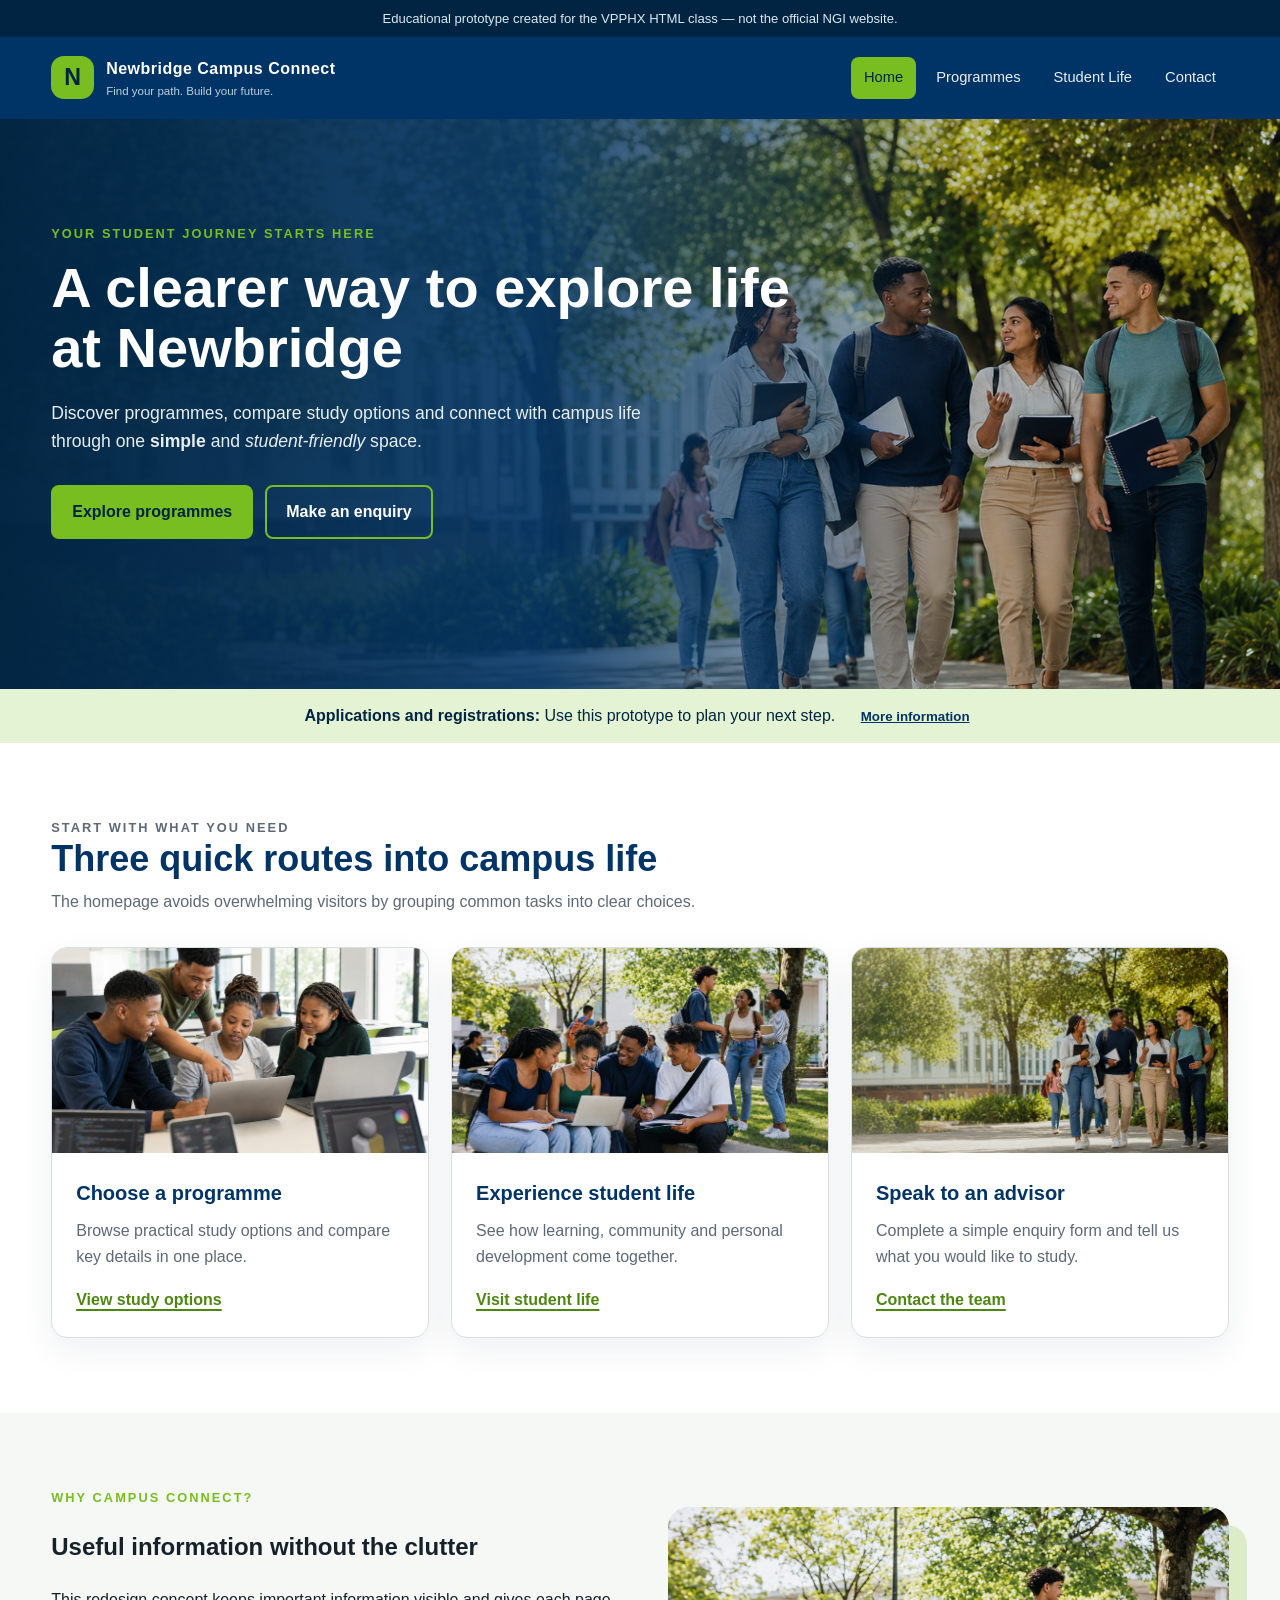
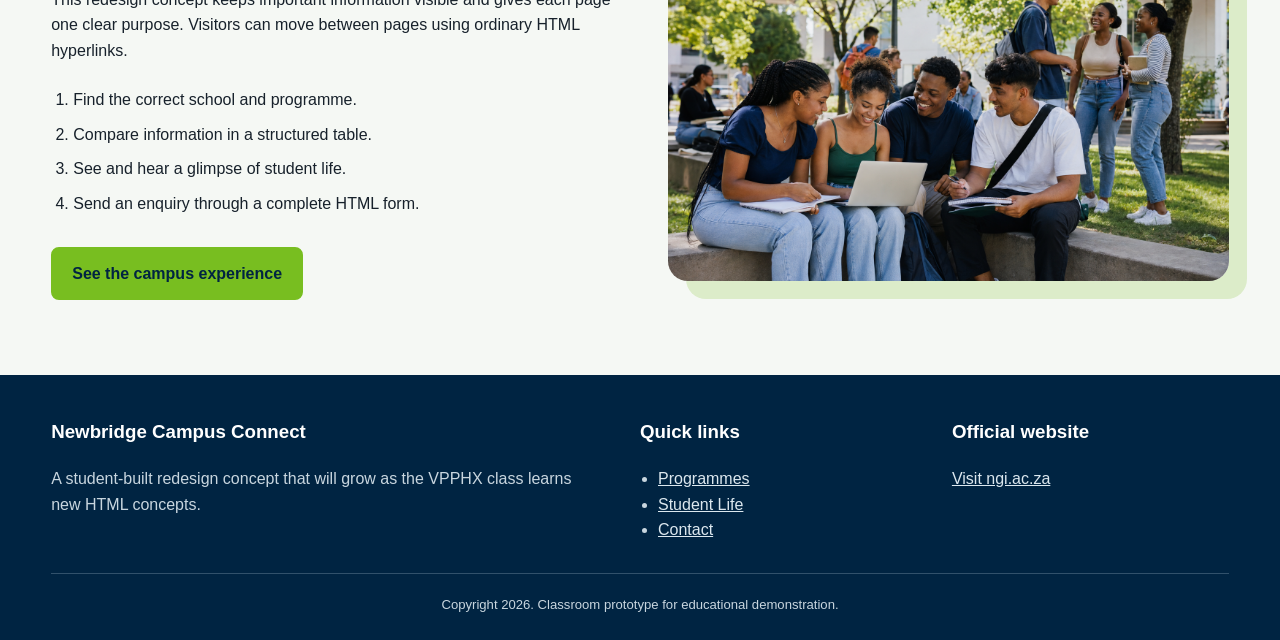
==== index.html @ 24d99efb "Add files via upload Uploaded Campus Connect website" ====
<!DOCTYPE html>
<!-- 04 AUGUST – GLOBAL ATTRIBUTE: lang identifies the document language. -->
<html lang="en">
<head>
  <meta charset="UTF-8">
  <meta name="viewport" content="width=device-width, initial-scale=1.0">
  <meta name="description" content="Newbridge Campus Connect educational website prototype.">
  <title>Newbridge Campus Connect | Home</title>
  <!-- The shared external stylesheet keeps the four website pages visually consistent. -->
  <link rel="stylesheet" href="styles.css">

  <script src="script.js" defer></script>
</head>
<body>
  <!-- This notice makes it clear that the project is not the official NGI website. -->
  <p class="prototype-note">Educational prototype created for the VPPHX HTML class — not the official NGI website.</p>

  <!-- 04 AUGUST – DIV: A div groups the website heading and navigation as one block. -->
  <div class="site-top">
    <div class="page-width top-row">
      <!-- 04 AUGUST – class is reusable; title supplies supplementary information. -->
      <a class="brand" href="index.html" title="Return to the home page">
        <!-- 04 AUGUST – SPAN: spans group small pieces of content within a line. -->
        <span class="brand-mark">N</span>
        <!-- translate="no" is a global attribute that protects the brand name. -->
        <span translate="no">
          <span class="brand-name">Newbridge Campus Connect</span>
          <span class="brand-subtitle">Find your path. Build your future.</span>
        </span>
      </a>

      <!-- An unordered list organises the navigation links. -->
      <ul class="site-links">
        <li><a class="active" href="index.html">Home</a></li>
        <li><a href="programmes.html">Programmes</a></li>
        <li><a href="student-life.html">Student Life</a></li>
        <li><a href="contact.html">Contact</a></li>
      </ul>
    </div>
  </div>

  <!-- The hero combines a background image, headings, text formatting and hyperlinks. -->
  <div class="hero">
    <div class="hero-content">
      <p class="eyebrow">Your student journey starts here</p>
      <h1>A clearer way to explore life at Newbridge</h1>
      <p class="hero-text">
        Discover programmes, compare study options and connect with campus life through one
        <strong>simple</strong> and <em>student-friendly</em> space.
      </p>
      <div class="hero-actions">
        <a class="button-link" href="programmes.html">Explore programmes</a>
        <a class="button-link secondary" href="contact.html">Make an enquiry</a>
      </div>
    </div>
  </div>

  <!--
    04 AUGUST – EVENT AND GLOBAL ATTRIBUTES:
    onclick triggers behaviour; hidden keeps the extra paragraph out of view
    until the toggleAnnouncement() function changes its hidden value.
  -->
  <div class="announcement">
    <strong>Applications and registrations:</strong> Use this prototype to plan your next step.
    <button type="button" onclick="toggleAnnouncement()">More information</button>
    <p id="extra-announcement" hidden>
      This classroom project does not submit a real application. Visit the official NGI website for current admissions information.
    </p>
  </div>

  <div class="content-block white">
    <div class="page-width">
      <div class="section-heading">
        <p class="eyebrow">Start with what you need</p>
        <h2>Three quick routes into campus life</h2>
        <p>The homepage avoids overwhelming visitors by grouping common tasks into clear choices.</p>
      </div>

      <div class="card-grid">
        <div class="info-card">
          <img class="card-image" src="images/programmes-lab.png" alt="Students collaborating in a computer laboratory">
          <div class="card-body">
            <h3>Choose a programme</h3>
            <p>Browse practical study options and compare key details in one place.</p>
            <a class="text-link" href="programmes.html">View study options</a>
          </div>
        </div>

        <div class="info-card">
          <img class="card-image" src="images/student-life.png" alt="Students studying and socialising outdoors">
          <div class="card-body">
            <h3>Experience student life</h3>
            <p>See how learning, community and personal development come together.</p>
            <a class="text-link" href="student-life.html">Visit student life</a>
          </div>
        </div>

        <div class="info-card">
          <img class="card-image" src="images/contact-advisors.png" alt="Student advisors having a friendly conversation">
          <div class="card-body">
            <h3>Speak to an advisor</h3>
            <p>Complete a simple enquiry form and tell us what you would like to study.</p>
            <a class="text-link" href="contact.html">Contact the team</a>
          </div>
        </div>
      </div>
    </div>
  </div>

  <div class="content-block">
    <div class="page-width feature-layout">
      <div>
        <p class="eyebrow">Why Campus Connect?</p>
        <h2>Useful information without the clutter</h2>
        <p>
          This redesign concept keeps important information visible and gives each page one clear purpose.
          Visitors can move between pages using ordinary HTML hyperlinks.
        </p>
        <ol class="check-list">
          <li>Find the correct school and programme.</li>
          <li>Compare information in a structured table.</li>
          <li>See and hear a glimpse of student life.</li>
          <li>Send an enquiry through a complete HTML form.</li>
        </ol>
        <a class="button-link" href="student-life.html">See the campus experience</a>
      </div>
      <a href="student-life.html" title="Open the Student Life page">
        <img class="feature-image" src="images/student-life.png" alt="A diverse student community on campus">
      </a>
    </div>
  </div>

  <div class="footer">
    <div class="page-width">
      <div class="footer-grid">
        <div>
          <h3 translate="no">Newbridge Campus Connect</h3>
          <p>A student-built redesign concept that will grow as the VPPHX class learns new HTML concepts.</p>
        </div>
        <div>
          <h3>Quick links</h3>
          <ul>
            <li><a href="programmes.html">Programmes</a></li>
            <li><a href="student-life.html">Student Life</a></li>
            <li><a href="contact.html">Contact</a></li>
          </ul>
        </div>
        <div>
          <h3>Official website</h3>
          <p><a href="https://www.ngi.ac.za/" target="_blank" rel="noopener">Visit ngi.ac.za</a></p>
        </div>
      </div>
      <p class="copyright">Copyright 2026. Classroom prototype for educational demonstration.</p>
    </div>
  </div>

  
</body>
</html>
---- styles.css ----
/* NEWBRIDGE CAMPUS CONNECT
   This stylesheet demonstrates the styling and layout concepts covered by 4 August.

   CSS RULE PATTERN:
   selector { property: value; }

   Example from the body rule below:
   - body is the selector.
   - color is a property.
   - #17212b is its value.
   - the colon separates the property and value.
   - the semicolon ends the declaration.
*/

/* The universal selector applies this box model to every element. */
* {
  box-sizing: border-box;
}

html {
  scroll-behavior: smooth;
}

body {
  margin: 0;
  color: #17212b; /* hexadecimal text colour */
  background-color: #f5f8f4; /* hexadecimal background colour */
  font-family: Arial, Helvetica, sans-serif; /* fallback font list */
  line-height: 1.6;
}

img,
video {
  display: block;
  max-width: 100%;
}

a {
  color: inherit;
}

.page-width {
  width: 92%;
  max-width: 1180px;
  margin: 0 auto;
}

/* 04 AUGUST – CLASS SELECTOR: the full stop targets class="prototype-note". */
.prototype-note {
  margin: 0;
  padding: 8px 5%;
  color: #dce9f1;
  background-color: #002442;
  font-size: 0.82rem;
  text-align: center;
}

/* Internal and external rules can both use named, hex and RGB colour values. */
.site-top {
  color: #ffffff;
  background-color: #003366;
}

.top-row {
  display: flex;
  align-items: center;
  justify-content: space-between;
  gap: 25px;
  min-height: 82px;
}

.brand {
  display: inline-flex;
  align-items: center;
  gap: 12px;
  color: #ffffff;
  text-decoration: none;
}

.brand-mark {
  display: inline-grid;
  place-items: center;
  width: 43px;
  height: 43px;
  border-radius: 13px;
  color: #002442;
  background-color: #78be20;
  font-size: 1.45rem;
  font-weight: bold;
}

.brand-name {
  display: block;
  font-size: 1rem;
  font-weight: bold;
  letter-spacing: 0.03em;
}

.brand-subtitle {
  display: block;
  color: #bcd0dd;
  font-size: 0.72rem;
}

.site-links {
  display: flex;
  flex-wrap: wrap;
  align-items: center;
  gap: 7px;
  margin: 0;
  padding: 0;
  list-style: none;
}

.site-links a {
  display: block;
  padding: 9px 13px;
  border-radius: 8px;
  color: #e9f0f4;
  font-size: 0.92rem;
  text-decoration: none;
}

.site-links a:hover,
.site-links .active {
  color: #002442;
  background-color: #78be20;
}

.button-link {
  display: inline-block;
  padding: 12px 19px;
  border: 2px solid #78be20;
  border-radius: 8px;
  color: #002442;
  background-color: #78be20;
  font-weight: bold;
  text-decoration: none;
}

.button-link:hover {
  border-color: #95d74b;
  background-color: #95d74b;
}

.button-link.secondary {
  color: #ffffff;
  background-color: transparent;
}

.hero {
  min-height: 570px;
  color: #ffffff;
  background-color: #002442;
  background-image: linear-gradient(90deg, rgba(0, 36, 66, 0.98) 0%, rgba(0, 51, 102, 0.87) 42%, rgba(0, 36, 66, 0.12) 76%), url("images/hero-campus.png");
  background-position: center;
  background-size: cover;
}

.hero-content {
  width: 92%;
  max-width: 1180px;
  margin: 0 auto;
  padding: 105px 0 90px;
}

.eyebrow {
  margin: 0 0 14px;
  color: #78be20;
  font-size: 0.8rem;
  font-weight: bold;
  letter-spacing: 0.16em;
  text-transform: uppercase;
}

.hero h1,
.page-banner h1 {
  margin: 0;
  max-width: 760px;
  font-size: 3.5rem;
  line-height: 1.06;
}

.hero-text {
  max-width: 590px;
  margin: 22px 0 30px;
  color: #e6eef2;
  font-size: 1.1rem;
}

.hero-actions {
  display: flex;
  flex-wrap: wrap;
  gap: 12px;
}

.announcement {
  padding: 14px 5%;
  color: #002442;
  background-color: #e4f3d3;
  text-align: center;
}

.announcement button {
  margin-left: 15px;
  border: 0;
  color: #003366;
  background: transparent;
  font-weight: bold;
  text-decoration: underline;
  cursor: pointer;
}

.content-block {
  padding: 75px 0;
}

.content-block.white {
  background-color: #ffffff;
}

.section-heading {
  max-width: 720px;
  margin-bottom: 32px;
}

.section-heading h2 {
  margin: 0 0 10px;
  color: #003366;
  font-size: 2.25rem;
  line-height: 1.15;
}

.section-heading p {
  margin: 0;
  color: #5d6975;
}

.card-grid {
  display: grid;
  grid-template-columns: repeat(3, 1fr);
  gap: 22px;
}

.info-card,
.workshop-card {
  overflow: hidden;
  border: 1px solid #d8e1dd;
  border-radius: 16px;
  background-color: #ffffff;
  box-shadow: 0 12px 35px rgba(0, 36, 66, 0.07);
}

.card-image {
  width: 100%;
  height: 205px;
  object-fit: cover;
}

.card-body {
  padding: 24px;
}

.card-body h3 {
  margin: 0 0 9px;
  color: #003366;
  font-size: 1.25rem;
}

.card-body p {
  margin: 0 0 18px;
  color: #5d6975;
}

.text-link {
  color: #4e8513;
  font-weight: bold;
  text-decoration-thickness: 2px;
  text-underline-offset: 4px;
}

.feature-layout,
.media-layout,
.contact-layout {
  display: grid;
  grid-template-columns: 1fr 1fr;
  align-items: center;
  gap: 55px;
}

.feature-image {
  border-radius: 20px;
  box-shadow: 18px 18px 0 #dcecc9;
}

.check-list {
  margin: 24px 0 30px;
  padding-left: 22px;
}

.check-list li {
  margin-bottom: 9px;
}

.page-banner {
  padding: 72px 0;
  color: #ffffff;
  background: linear-gradient(120deg, #002442, #003366);
}

.page-banner p {
  max-width: 720px;
  margin: 17px 0 0;
  color: #dce8ef;
}

.filter-row {
  display: flex;
  flex-wrap: wrap;
  gap: 10px;
  margin-bottom: 28px;
}

.filter-row button,
.form-button,
.plain-button {
  padding: 10px 16px;
  border: 2px solid #003366;
  border-radius: 8px;
  color: #003366;
  background-color: #ffffff;
  font-weight: bold;
  cursor: pointer;
}

.filter-row button:hover,
.filter-row button.selected,
.form-button:hover,
.plain-button:hover {
  color: #ffffff;
  background-color: #003366;
}

.programme-grid {
  display: grid;
  grid-template-columns: repeat(3, 1fr);
  gap: 20px;
}

.workshop-card {
  padding: 25px;
  border-top: 5px solid #78be20;
  transition: transform 0.2s, box-shadow 0.2s;
}

.workshop-card.hovered {
  transform: translateY(-7px);
  box-shadow: 0 18px 42px rgba(0, 51, 102, 0.16);
}

.programme-code {
  display: inline-block;
  margin-bottom: 15px;
  padding: 5px 9px;
  border-radius: 5px;
  color: #003366;
  background-color: #eaf3df;
  font-size: 0.75rem;
  font-weight: bold;
}

.workshop-card h3 {
  margin: 0 0 10px;
  color: #003366;
}

.workshop-card p {
  margin: 0;
  color: #5d6975;
}

.table-wrap {
  overflow-x: auto;
  border: 1px solid #d8e1dd;
  border-radius: 14px;
  background-color: #ffffff;
}

table {
  width: 100%;
  border-collapse: collapse;
}

caption {
  padding: 20px;
  color: #003366;
  font-size: 1.1rem;
  font-weight: bold;
  text-align: left;
}

th,
td {
  padding: 15px 18px;
  border-top: 1px solid #d8e1dd;
  text-align: left;
}

th {
  color: #ffffff;
  background-color: #003366;
}

tr:nth-child(even) td {
  background-color: #f3f7f5;
}

.media-box {
  padding: 24px;
  border-radius: 18px;
  background-color: #ffffff;
  box-shadow: 0 12px 35px rgba(0, 36, 66, 0.08);
}

.media-box video,
.media-box audio {
  width: 100%;
  margin-top: 15px;
  border-radius: 10px;
}

.quote-box {
  padding: 30px;
  border-left: 6px solid #78be20;
  border-radius: 0 14px 14px 0;
  color: #ffffff;
  background-color: #003366;
}

.quote-box p {
  margin: 0 0 10px;
  font-size: 1.15rem;
}

.language-box {
  display: grid;
  grid-template-columns: 1fr 1fr;
  gap: 18px;
}

.language-box div {
  padding: 22px;
  border: 1px solid #d8e1dd;
  border-radius: 12px;
  background-color: #ffffff;
}

.contact-layout {
  align-items: start;
}

.contact-panel {
  padding: 30px;
  border-radius: 18px;
  color: #ffffff;
  background-color: #003366;
}

.contact-panel h2,
.contact-panel h3 {
  margin-top: 0;
}

.contact-panel a {
  color: #78be20;
}

.contact-list {
  padding-left: 20px;
}

.form-card {
  padding: 32px;
  border: 1px solid #d8e1dd;
  border-radius: 18px;
  background-color: #ffffff;
  box-shadow: 0 12px 35px rgba(0, 36, 66, 0.08);
}

.form-row {
  display: grid;
  grid-template-columns: 1fr 1fr;
  gap: 18px;
}

.field {
  margin-bottom: 18px;
}

.field label,
legend {
  display: block;
  margin-bottom: 6px;
  color: #003366;
  font-weight: bold;
}

.field input,
.field select,
.field textarea {
  width: 100%;
  padding: 12px;
  border: 1px solid #aebbb6;
  border-radius: 7px;
  color: #17212b;
  background-color: #ffffff;
  font: inherit;
}

.field textarea {
  min-height: 120px;
  resize: vertical;
}

fieldset {
  margin: 0 0 18px;
  padding: 16px;
  border: 1px solid #d8e1dd;
  border-radius: 9px;
}

.choice {
  display: inline-block;
  margin: 5px 18px 5px 0;
}

.form-button {
  color: #ffffff;
  background-color: #003366;
}

.form-message {
  margin-top: 18px;
  padding: 14px;
  border-radius: 8px;
  color: #234c00;
  background-color: #e4f3d3;
}

.footer {
  padding: 42px 0 25px;
  color: #c8d6df;
  background-color: #002442;
}

.footer-grid {
  display: grid;
  grid-template-columns: 2fr 1fr 1fr;
  gap: 35px;
}

.footer h3 {
  margin-top: 0;
  color: #ffffff;
}

.footer a {
  color: #dce8ef;
}

.footer ul {
  margin: 0;
  padding-left: 18px;
}

.copyright {
  margin: 30px 0 0;
  padding-top: 20px;
  border-top: 1px solid #31516b;
  font-size: 0.82rem;
  text-align: center;
}

/* The media query adjusts the layout for smaller screens. */
@media (max-width: 850px) {
  .top-row,
  .feature-layout,
  .media-layout,
  .contact-layout {
    grid-template-columns: 1fr;
  }

  .top-row {
    display: grid;
    padding: 18px 0;
  }

  .card-grid,
  .programme-grid {
    grid-template-columns: 1fr 1fr;
  }

  .hero h1,
  .page-banner h1 {
    font-size: 2.65rem;
  }

  .footer-grid {
    grid-template-columns: 1fr;
  }
}

@media (max-width: 560px) {
  .site-links {
    display: grid;
    grid-template-columns: 1fr 1fr;
    width: 100%;
  }

  .site-links a {
    text-align: center;
  }

  .hero {
    min-height: 620px;
    background-image: linear-gradient(rgba(0, 36, 66, 0.9), rgba(0, 51, 102, 0.88)), url("images/hero-campus.png");
  }

  .hero-content {
    padding-top: 75px;
  }

  .hero h1,
  .page-banner h1 {
    font-size: 2.25rem;
  }

  .card-grid,
  .programme-grid,
  .language-box,
  .form-row {
    grid-template-columns: 1fr;
  }

  .content-block {
    padding: 55px 0;
  }
}
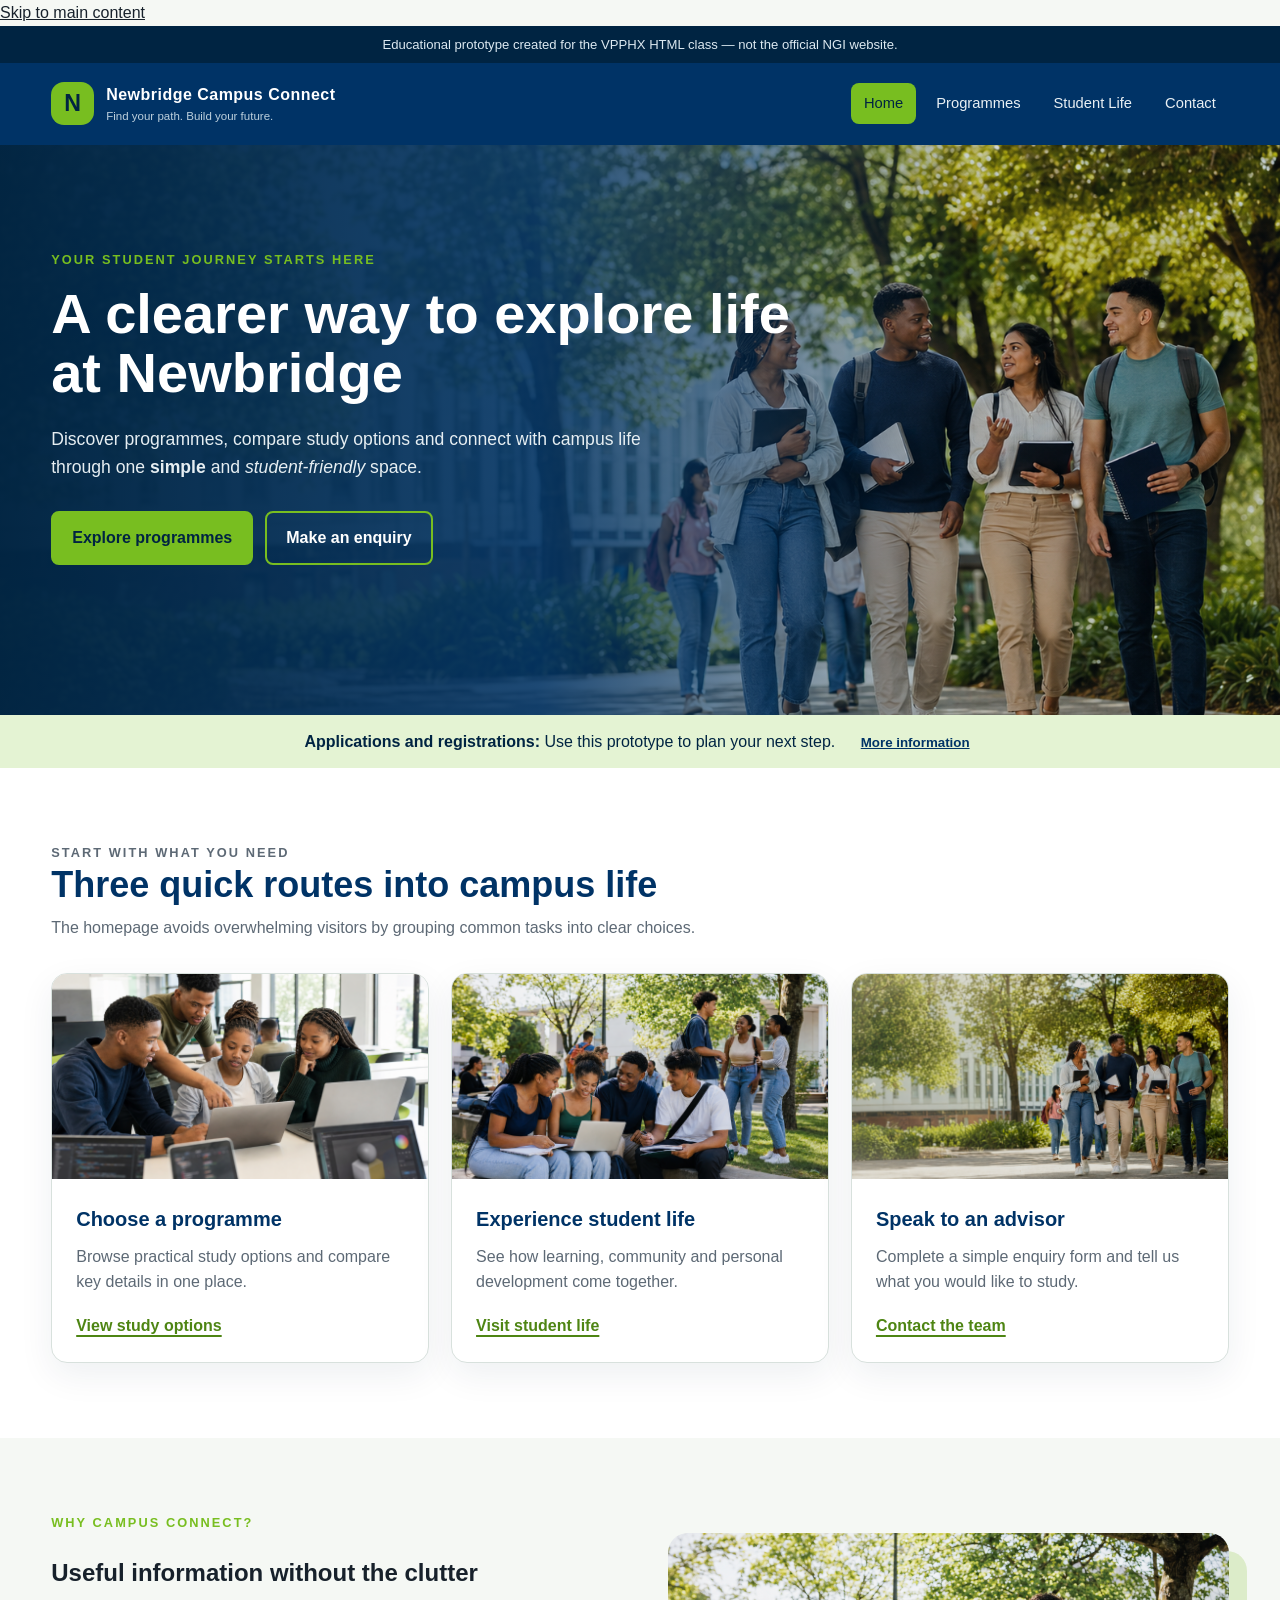
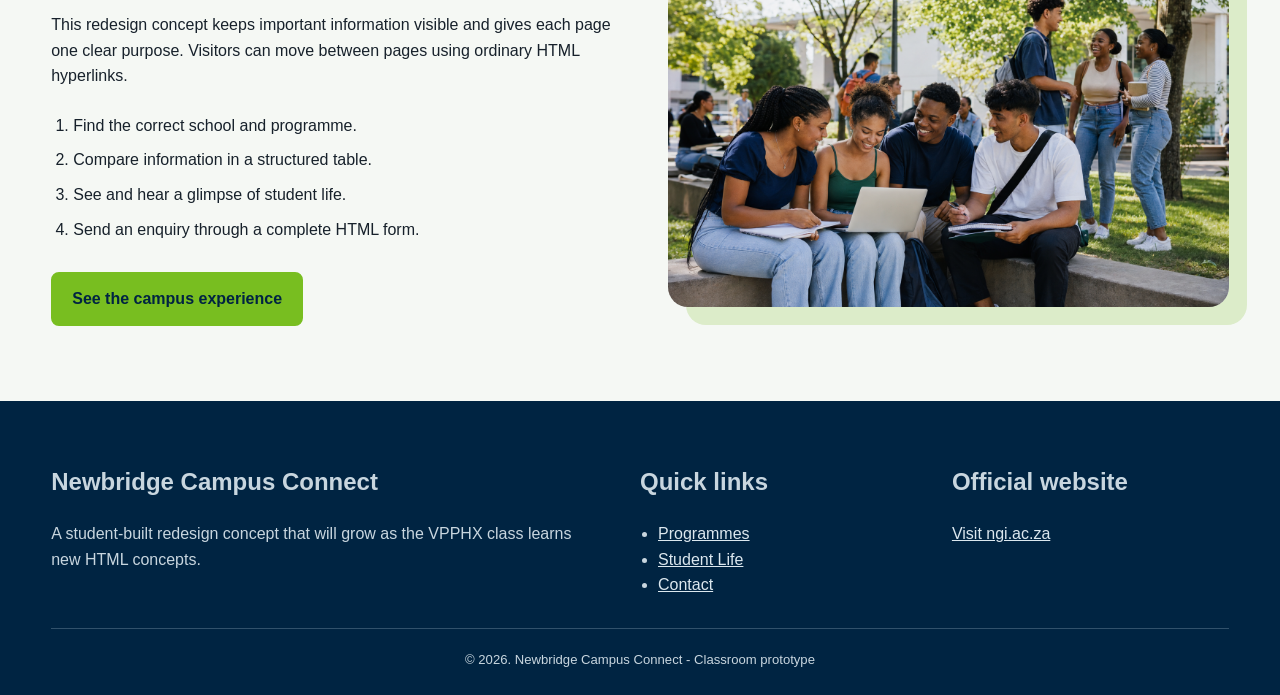
==== commit ef32e756: "Update index.html Amended a few things in index" ====
--- a/index.html
+++ b/index.html
@@ -10,13 +10,24 @@
   <link rel="stylesheet" href="styles.css">
 
   <script src="script.js" defer></script>
+
+  <link rel="icon" type="image/png" href="images/Newbridge-logo.png">
+
 </head>
+
 <body>
+  <!--
+    05 AUGUST – ACCESSIBILITY:
+    This is the first keyboard-focusable link. It lets keyboard users bypass
+    the repeated website heading and navigation and move directly to <main>.
+  -->
+  <a class="skip-link" href="#main-content">Skip to main content</a>
+
   <!-- This notice makes it clear that the project is not the official NGI website. -->
   <p class="prototype-note">Educational prototype created for the VPPHX HTML class — not the official NGI website.</p>
 
-  <!-- 04 AUGUST – DIV: A div groups the website heading and navigation as one block. -->
-  <div class="site-top">
+  <!-- 05 AUGUST – SEMANTIC MARKUP: header identifies the website header. -->
+  <header class="site-top">
     <div class="page-width top-row">
       <!-- 04 AUGUST – class is reusable; title supplies supplementary information. -->
       <a class="brand" href="index.html" title="Return to the home page">
@@ -29,21 +40,31 @@
         </span>
       </a>
 
-      <!-- An unordered list organises the navigation links. -->
-      <ul class="site-links">
-        <li><a class="active" href="index.html">Home</a></li>
-        <li><a href="programmes.html">Programmes</a></li>
-        <li><a href="student-life.html">Student Life</a></li>
-        <li><a href="contact.html">Contact</a></li>
-      </ul>
+      <!-- 05 AUGUST – SEMANTIC MARKUP: nav identifies the primary navigation. -->
+      <nav aria-label="Primary navigation">
+        <!-- An unordered list organises the navigation links. -->
+        <ul class="site-links">
+          <!-- aria-current tells assistive technology which page is currently open. -->
+          <li><a class="active" href="index.html" aria-current="page">Home</a></li>
+          <li><a href="programmes.html">Programmes</a></li>
+          <li><a href="student-life.html">Student Life</a></li>
+          <li><a href="contact.html">Contact</a></li>
+        </ul>
+      </nav>
     </div>
-  </div>
+  </header>
+
+  <!--
+    05 AUGUST – SEMANTIC MARKUP:
+    main contains the unique content of this page. Its id is the skip-link target.
+  -->
+  <main id="main-content" tabindex="-1">
 
   <!-- The hero combines a background image, headings, text formatting and hyperlinks. -->
-  <div class="hero">
+  <section class="hero" aria-labelledby="home-page-heading">
     <div class="hero-content">
       <p class="eyebrow">Your student journey starts here</p>
-      <h1>A clearer way to explore life at Newbridge</h1>
+      <h1 id="home-page-heading">A clearer way to explore life at Newbridge</h1>
       <p class="hero-text">
         Discover programmes, compare study options and connect with campus life through one
         <strong>simple</strong> and <em>student-friendly</em> space.
@@ -53,65 +74,75 @@
         <a class="button-link secondary" href="contact.html">Make an enquiry</a>
       </div>
     </div>
-  </div>
+  </section>
 
   <!--
     04 AUGUST – EVENT AND GLOBAL ATTRIBUTES:
     onclick triggers behaviour; hidden keeps the extra paragraph out of view
     until the toggleAnnouncement() function changes its hidden value.
   -->
-  <div class="announcement">
+  <!-- 05 AUGUST – SEMANTIC MARKUP: aside contains related admissions information. -->
+  <aside class="announcement" aria-label="Applications and registration information">
     <strong>Applications and registrations:</strong> Use this prototype to plan your next step.
-    <button type="button" onclick="toggleAnnouncement()">More information</button>
+    <!-- aria-controls and aria-expanded describe the disclosure button's behaviour. -->
+    <button
+      type="button"
+      aria-controls="extra-announcement"
+      aria-expanded="false"
+      onclick="toggleAnnouncement(this)">
+      More information
+    </button>
     <p id="extra-announcement" hidden>
       This classroom project does not submit a real application. Visit the official NGI website for current admissions information.
     </p>
-  </div>
+  </aside>
 
-  <div class="content-block white">
+  <!-- 05 AUGUST – SECTION: this section has its own descriptive heading. -->
+  <section class="content-block white" aria-labelledby="quick-routes-heading">
     <div class="page-width">
       <div class="section-heading">
         <p class="eyebrow">Start with what you need</p>
-        <h2>Three quick routes into campus life</h2>
+        <h2 id="quick-routes-heading">Three quick routes into campus life</h2>
         <p>The homepage avoids overwhelming visitors by grouping common tasks into clear choices.</p>
       </div>
 
       <div class="card-grid">
-        <div class="info-card">
+        <!-- 05 AUGUST – ARTICLE: each card is a complete, reusable item. -->
+        <article class="info-card">
           <img class="card-image" src="images/programmes-lab.png" alt="Students collaborating in a computer laboratory">
           <div class="card-body">
             <h3>Choose a programme</h3>
             <p>Browse practical study options and compare key details in one place.</p>
             <a class="text-link" href="programmes.html">View study options</a>
           </div>
-        </div>
+        </article>
 
-        <div class="info-card">
+        <article class="info-card">
           <img class="card-image" src="images/student-life.png" alt="Students studying and socialising outdoors">
           <div class="card-body">
             <h3>Experience student life</h3>
             <p>See how learning, community and personal development come together.</p>
             <a class="text-link" href="student-life.html">Visit student life</a>
           </div>
-        </div>
+        </article>
 
-        <div class="info-card">
+        <article class="info-card">
           <img class="card-image" src="images/contact-advisors.png" alt="Student advisors having a friendly conversation">
           <div class="card-body">
             <h3>Speak to an advisor</h3>
             <p>Complete a simple enquiry form and tell us what you would like to study.</p>
             <a class="text-link" href="contact.html">Contact the team</a>
           </div>
-        </div>
+        </article>
       </div>
     </div>
-  </div>
+  </section>
 
-  <div class="content-block">
+  <section class="content-block" aria-labelledby="why-campus-connect-heading">
     <div class="page-width feature-layout">
       <div>
         <p class="eyebrow">Why Campus Connect?</p>
-        <h2>Useful information without the clutter</h2>
+        <h2 id="why-campus-connect-heading">Useful information without the clutter</h2>
         <p>
           This redesign concept keeps important information visible and gives each page one clear purpose.
           Visitors can move between pages using ordinary HTML hyperlinks.
@@ -128,17 +159,19 @@
         <img class="feature-image" src="images/student-life.png" alt="A diverse student community on campus">
       </a>
     </div>
-  </div>
+  </section>
+  </main>
 
-  <div class="footer">
+  <!-- 05 AUGUST – SEMANTIC MARKUP: footer contains repeated closing information. -->
+  <footer class="footer">
     <div class="page-width">
       <div class="footer-grid">
         <div>
-          <h3 translate="no">Newbridge Campus Connect</h3>
+          <h2 translate="no">Newbridge Campus Connect</h2>
           <p>A student-built redesign concept that will grow as the VPPHX class learns new HTML concepts.</p>
         </div>
         <div>
-          <h3>Quick links</h3>
+          <h2>Quick links</h2>
           <ul>
             <li><a href="programmes.html">Programmes</a></li>
             <li><a href="student-life.html">Student Life</a></li>
@@ -146,13 +179,15 @@
           </ul>
         </div>
         <div>
-          <h3>Official website</h3>
+          <h2>Official website</h2>
           <p><a href="https://www.ngi.ac.za/" target="_blank" rel="noopener">Visit ngi.ac.za</a></p>
         </div>
       </div>
-      <p class="copyright">Copyright 2026. Classroom prototype for educational demonstration.</p>
+      <p class="copyright"> <!-- AMEND IN EACH PAGE -->
+        &copy; 2026. Newbridge Campus Connect - Classroom prototype
+      </p>
     </div>
-  </div>
+  </footer>
 
   
 </body>
